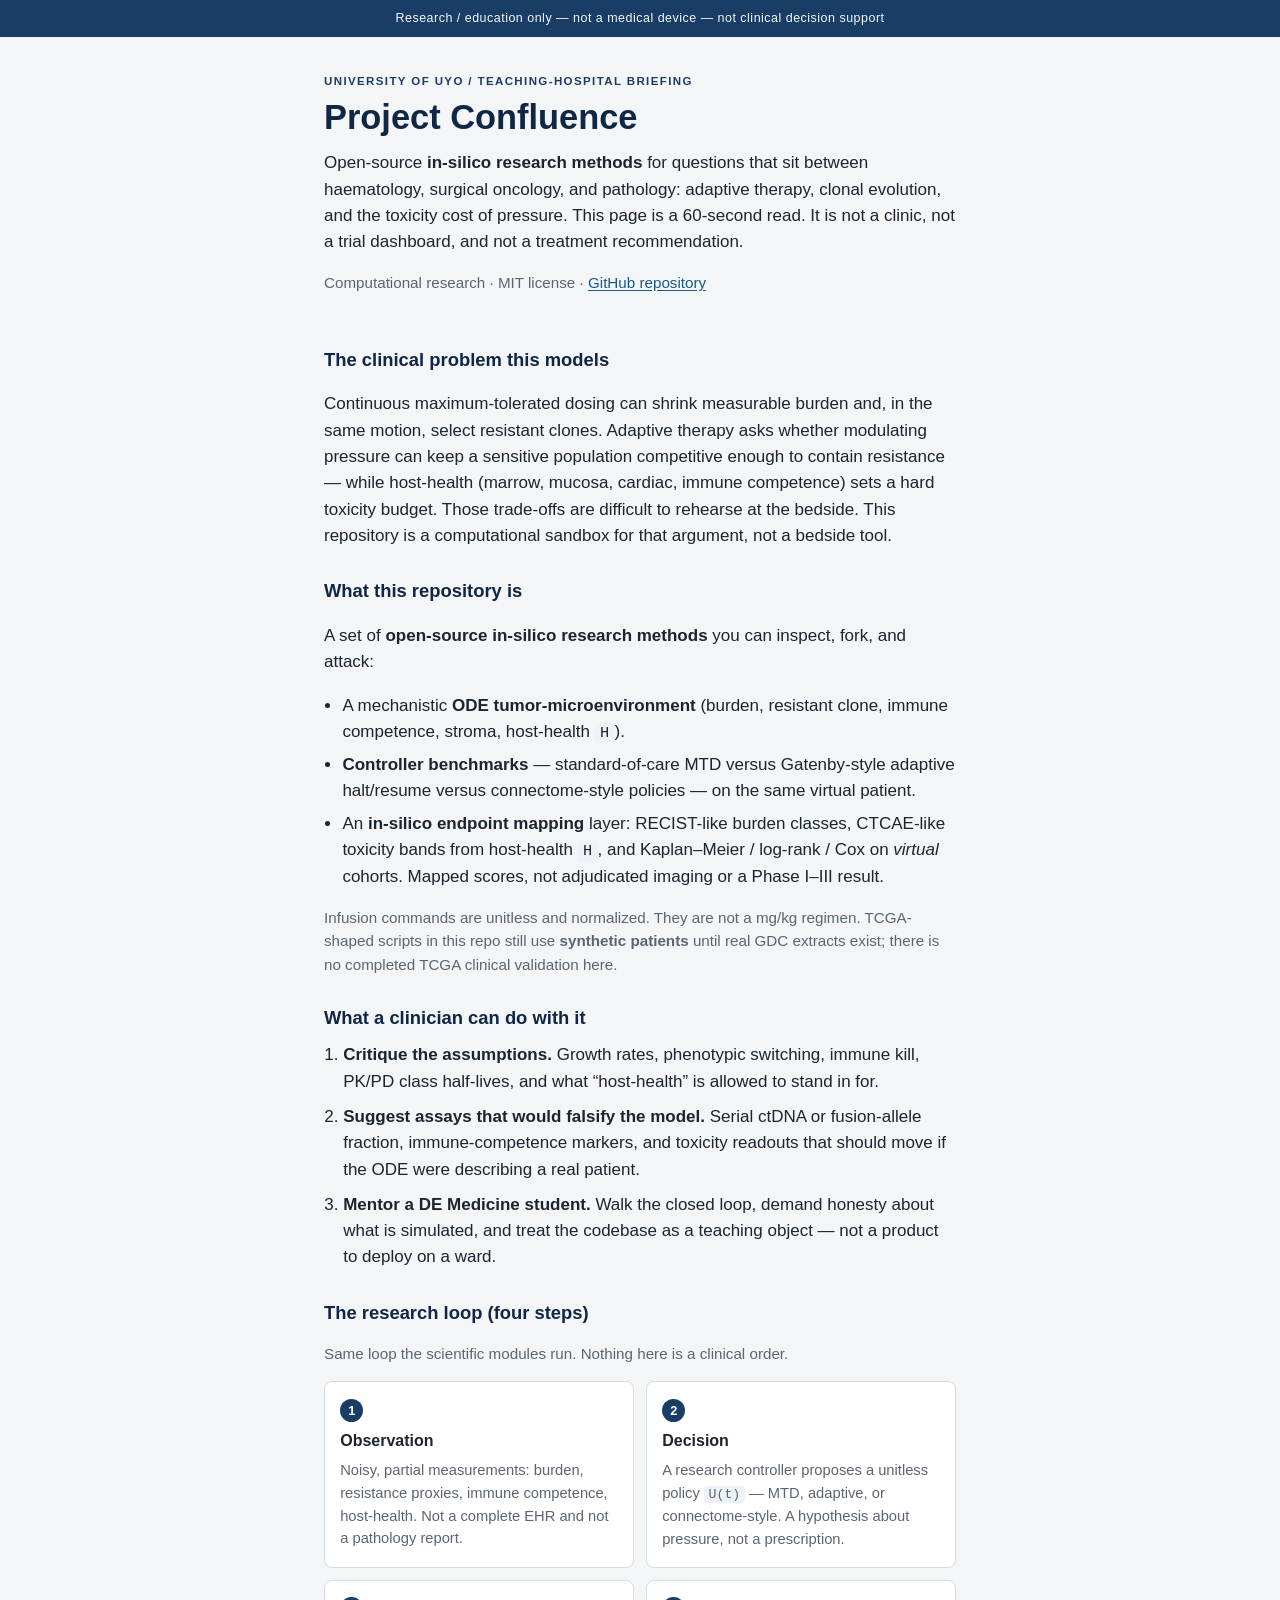
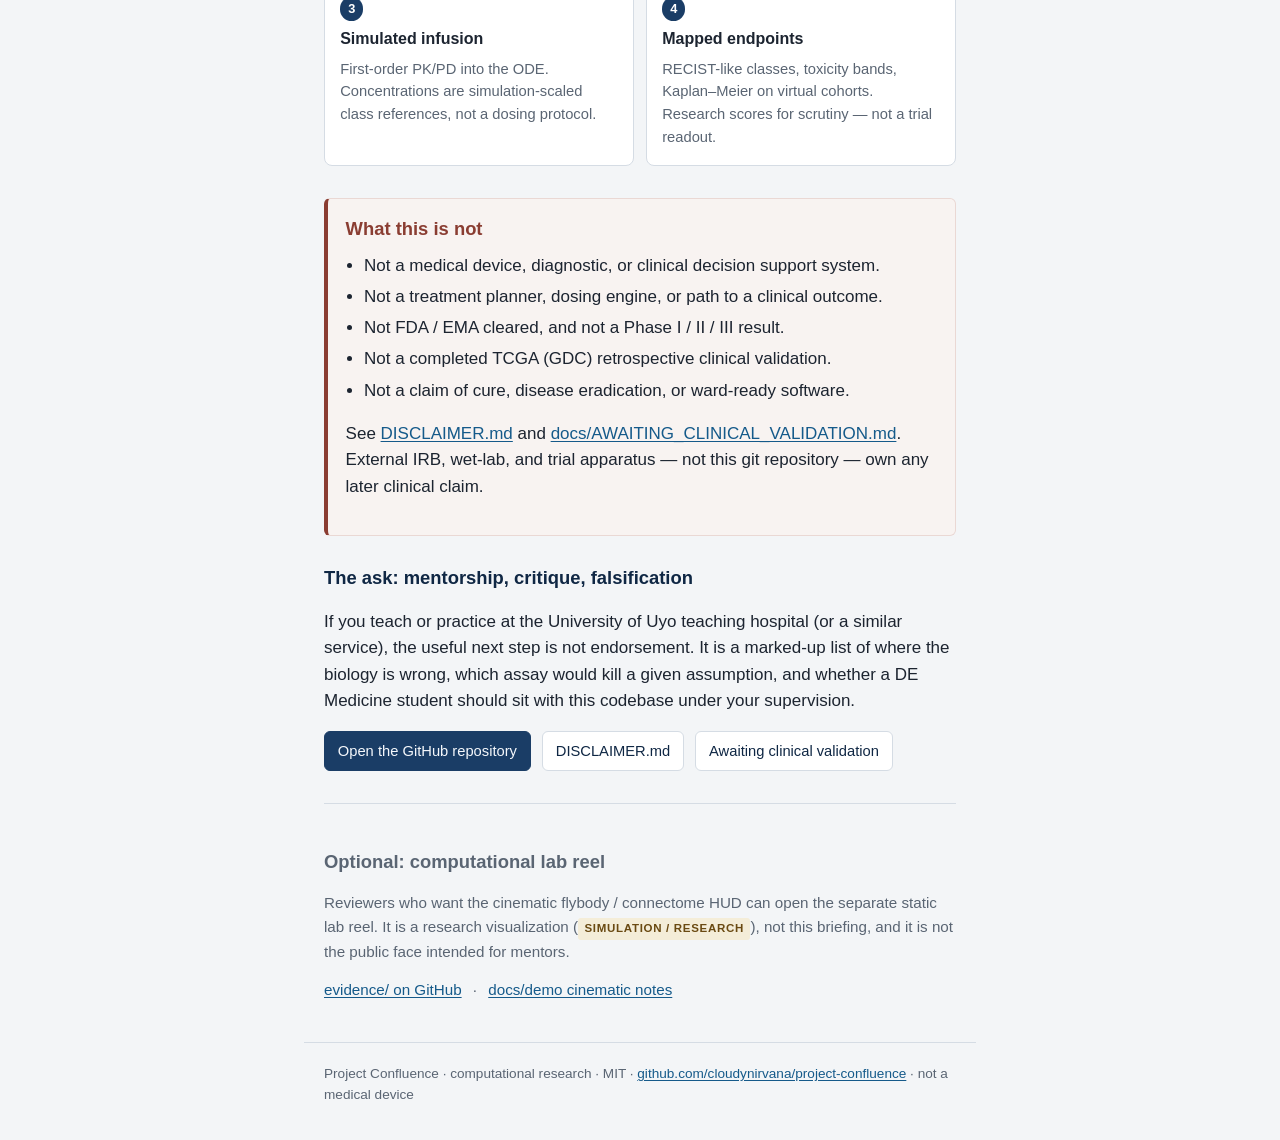
==== clinical/index.html @ 4c4f0e29 "Add clinician-facing static briefing as the Vercel public face. Keep the cinematic evidence reel as " ====
<!DOCTYPE html>
<html lang="en">
<head>
  <meta charset="utf-8" />
  <meta name="viewport" content="width=device-width, initial-scale=1" />
  <title>Project Confluence — clinical briefing (research / education)</title>
  <meta name="description" content="A 60-second research briefing on Project Confluence: in-silico methods for adaptive therapy, clonal evolution, and toxicity trade-offs. Not a medical device. Not clinical decision support." />
  <meta name="robots" content="index,follow" />
  <link rel="stylesheet" href="styles.css" />
</head>
<body>
  <div class="stamp">
    Research / education only — not a medical device — not clinical decision support
  </div>

  <header class="mast">
    <p class="eyebrow">University of Uyo / teaching-hospital briefing</p>
    <h1>Project Confluence</h1>
    <p class="lede">
      Open-source <strong>in-silico research methods</strong> for questions that
      sit between haematology, surgical oncology, and pathology: adaptive therapy,
      clonal evolution, and the toxicity cost of pressure. This page is a
      60-second read. It is not a clinic, not a trial dashboard, and not a
      treatment recommendation.
    </p>
    <p class="meta">
      Computational research · MIT license ·
      <a href="https://github.com/cloudynirvana/project-confluence">GitHub repository</a>
    </p>
  </header>

  <main>
    <section aria-labelledby="problem">
      <h2 id="problem">The clinical problem this models</h2>
      <p>
        Continuous maximum-tolerated dosing can shrink measurable burden and, in
        the same motion, select resistant clones. Adaptive therapy asks whether
        modulating pressure can keep a sensitive population competitive enough
        to contain resistance — while host-health (marrow, mucosa, cardiac,
        immune competence) sets a hard toxicity budget. Those trade-offs are
        difficult to rehearse at the bedside. This repository is a computational
        sandbox for that argument, not a bedside tool.
      </p>
    </section>

    <section aria-labelledby="what">
      <h2 id="what">What this repository is</h2>
      <p>
        A set of <strong>open-source in-silico research methods</strong> you can
        inspect, fork, and attack:
      </p>
      <ul class="plain">
        <li>
          A mechanistic <strong>ODE tumor-microenvironment</strong> (burden,
          resistant clone, immune competence, stroma, host-health
          <code>H</code>).
        </li>
        <li>
          <strong>Controller benchmarks</strong> — standard-of-care MTD versus
          Gatenby-style adaptive halt/resume versus connectome-style policies —
          on the same virtual patient.
        </li>
        <li>
          An <strong>in-silico endpoint mapping</strong> layer: RECIST-like
          burden classes, CTCAE-like toxicity bands from host-health
          <code>H</code>, and Kaplan–Meier / log-rank / Cox on
          <em>virtual</em> cohorts. Mapped scores, not adjudicated imaging or
          a Phase I–III result.
        </li>
      </ul>
      <p class="quiet">
        Infusion commands are unitless and normalized. They are not a mg/kg
        regimen. TCGA-shaped scripts in this repo still use
        <strong>synthetic patients</strong> until real GDC extracts exist;
        there is no completed TCGA clinical validation here.
      </p>
    </section>

    <section aria-labelledby="clinician">
      <h2 id="clinician">What a clinician can do with it</h2>
      <ol class="do">
        <li>
          <strong>Critique the assumptions.</strong> Growth rates, phenotypic
          switching, immune kill, PK/PD class half-lives, and what “host-health”
          is allowed to stand in for.
        </li>
        <li>
          <strong>Suggest assays that would falsify the model.</strong> Serial
          ctDNA or fusion-allele fraction, immune-competence markers, and
          toxicity readouts that should move if the ODE were describing a
          real patient.
        </li>
        <li>
          <strong>Mentor a DE Medicine student.</strong> Walk the closed loop,
          demand honesty about what is simulated, and treat the codebase as a
          teaching object — not a product to deploy on a ward.
        </li>
      </ol>
    </section>

    <section aria-labelledby="loop">
      <h2 id="loop">The research loop (four steps)</h2>
      <p class="quiet">
        Same loop the scientific modules run. Nothing here is a clinical order.
      </p>
      <ol class="flow">
        <li>
          <span class="n" aria-hidden="true">1</span>
          <h3>Observation</h3>
          <p>
            Noisy, partial measurements: burden, resistance proxies,
            immune competence, host-health. Not a complete EHR and not a
            pathology report.
          </p>
        </li>
        <li>
          <span class="n" aria-hidden="true">2</span>
          <h3>Decision</h3>
          <p>
            A research controller proposes a unitless policy
            <code>U(t)</code> — MTD, adaptive, or connectome-style.
            A hypothesis about pressure, not a prescription.
          </p>
        </li>
        <li>
          <span class="n" aria-hidden="true">3</span>
          <h3>Simulated infusion</h3>
          <p>
            First-order PK/PD into the ODE. Concentrations are
            simulation-scaled class references, not a dosing protocol.
          </p>
        </li>
        <li>
          <span class="n" aria-hidden="true">4</span>
          <h3>Mapped endpoints</h3>
          <p>
            RECIST-like classes, toxicity bands, Kaplan–Meier on virtual
            cohorts. Research scores for scrutiny — not a trial readout.
          </p>
        </li>
      </ol>
    </section>

    <aside class="not-box" aria-labelledby="not">
      <h2 id="not">What this is not</h2>
      <ul>
        <li>Not a medical device, diagnostic, or clinical decision support system.</li>
        <li>Not a treatment planner, dosing engine, or path to a clinical outcome.</li>
        <li>Not FDA / EMA cleared, and not a Phase I / II / III result.</li>
        <li>Not a completed TCGA (GDC) retrospective clinical validation.</li>
        <li>Not a claim of cure, disease eradication, or ward-ready software.</li>
      </ul>
      <p>
        See
        <a href="https://github.com/cloudynirvana/project-confluence/blob/main/DISCLAIMER.md">DISCLAIMER.md</a>
        and
        <a href="https://github.com/cloudynirvana/project-confluence/blob/main/docs/AWAITING_CLINICAL_VALIDATION.md">docs/AWAITING_CLINICAL_VALIDATION.md</a>.
        External IRB, wet-lab, and trial apparatus — not this git repository —
        own any later clinical claim.
      </p>
    </aside>

    <section class="cta" aria-labelledby="ask">
      <h2 id="ask">The ask: mentorship, critique, falsification</h2>
      <p>
        If you teach or practice at the University of Uyo teaching hospital
        (or a similar service), the useful next step is not endorsement. It is
        a marked-up list of where the biology is wrong, which assay would
        kill a given assumption, and whether a DE Medicine student should
        sit with this codebase under your supervision.
      </p>
      <p class="links">
        <a class="btn primary" href="https://github.com/cloudynirvana/project-confluence">Open the GitHub repository</a>
        <a class="btn" href="https://github.com/cloudynirvana/project-confluence/blob/main/DISCLAIMER.md">DISCLAIMER.md</a>
        <a class="btn" href="https://github.com/cloudynirvana/project-confluence/blob/main/docs/AWAITING_CLINICAL_VALIDATION.md">Awaiting clinical validation</a>
      </p>
    </section>

    <section class="secondary" aria-labelledby="lab">
      <h2 id="lab">Optional: computational lab reel</h2>
      <p>
        Reviewers who want the cinematic flybody / connectome HUD can open the
        separate static lab reel. It is a research visualization
        (<span class="sim">SIMULATION / RESEARCH</span>), not this briefing,
        and it is not the public face intended for mentors.
      </p>
      <p class="links">
        <a href="https://github.com/cloudynirvana/project-confluence/tree/main/evidence">evidence/ on GitHub</a>
        ·
        <a href="https://github.com/cloudynirvana/project-confluence/blob/main/docs/demo/README.md">docs/demo cinematic notes</a>
      </p>
    </section>
  </main>

  <footer>
    Project Confluence · computational research · MIT
    · <a href="https://github.com/cloudynirvana/project-confluence">github.com/cloudynirvana/project-confluence</a>
    · not a medical device
  </footer>
</body>
</html>
---- clinical/styles.css ----
:root {
  --bg: #f3f5f7;
  --paper: #ffffff;
  --ink: #1c2430;
  --muted: #5a6573;
  --line: #d5dce4;
  --navy: #1a3d66;
  --navy-ink: #0f2744;
  --link: #155a8a;
  --link-hover: #0d3f61;
  --not-bg: #f8f3f1;
  --not-edge: #8a3d32;
  --sim: #6a4a12;
  --sim-bg: #f4edd8;
  --max: 42rem;
}

* { box-sizing: border-box; }

html { scroll-behavior: smooth; }

body {
  margin: 0;
  background: var(--bg);
  color: var(--ink);
  font: 17px/1.55 "Segoe UI", "Helvetica Neue", Helvetica, Arial, sans-serif;
}

a {
  color: var(--link);
  text-underline-offset: 0.12em;
}

a:hover { color: var(--link-hover); }

a:focus-visible,
.btn:focus-visible {
  outline: 2px solid var(--navy);
  outline-offset: 3px;
}

code {
  font-family: ui-monospace, "Cascadia Code", "SF Mono", Menlo, Consolas, monospace;
  font-size: 0.9em;
  background: #eef1f5;
  padding: 0.08em 0.35em;
  border-radius: 3px;
}

.stamp {
  position: sticky;
  top: 0;
  z-index: 10;
  text-align: center;
  background: var(--navy);
  color: #f4f7fb;
  font-size: 0.78rem;
  letter-spacing: 0.04em;
  padding: 0.55rem 1rem;
}

.mast,
main,
footer {
  max-width: var(--max);
  margin: 0 auto;
  padding: 0 1.25rem;
}

.mast { padding-top: 2.25rem; padding-bottom: 0.5rem; }

.eyebrow {
  margin: 0 0 0.4rem;
  text-transform: uppercase;
  letter-spacing: 0.12em;
  font-size: 0.72rem;
  font-weight: 650;
  color: var(--navy);
}

h1 {
  margin: 0 0 0.75rem;
  font-size: clamp(1.7rem, 4vw, 2.15rem);
  line-height: 1.2;
  color: var(--navy-ink);
  font-weight: 650;
}

h2 {
  margin: 1.75rem 0 0.6rem;
  font-size: 1.15rem;
  color: var(--navy-ink);
}

h3 {
  margin: 0.35rem 0 0.35rem;
  font-size: 1rem;
}

.lede { margin: 0 0 0.75rem; }

.meta, .quiet {
  color: var(--muted);
  font-size: 0.95rem;
}

ul.plain {
  margin: 0.4rem 0 0.8rem;
  padding-left: 1.15rem;
}

ul.plain li { margin: 0.4rem 0; }

ol.do {
  margin: 0.4rem 0 0;
  padding-left: 1.2rem;
}

ol.do li { margin: 0.55rem 0; }

.flow {
  list-style: none;
  margin: 0.9rem 0 0;
  padding: 0;
  display: grid;
  gap: 0.75rem;
}

@media (min-width: 640px) {
  .flow { grid-template-columns: 1fr 1fr; }
}

.flow li {
  background: var(--paper);
  border: 1px solid var(--line);
  border-radius: 8px;
  padding: 0.9rem 0.95rem 1rem;
}

.flow .n {
  display: inline-block;
  width: 1.45rem;
  height: 1.45rem;
  border-radius: 50%;
  background: var(--navy);
  color: #fff;
  font-size: 0.8rem;
  font-weight: 700;
  text-align: center;
  line-height: 1.45rem;
}

.flow p {
  margin: 0;
  font-size: 0.92rem;
  color: var(--muted);
}

.not-box {
  margin: 2rem 0 0;
  padding: 1rem 1.1rem 1.1rem;
  background: var(--not-bg);
  border: 1px solid #ead8d4;
  border-left: 4px solid var(--not-edge);
  border-radius: 6px;
}

.not-box h2 { margin-top: 0; color: var(--not-edge); }

.not-box ul { margin: 0.3rem 0 0.8rem; padding-left: 1.15rem; }

.not-box li { margin: 0.3rem 0; }

.cta { margin-top: 0.5rem; }

.links { display: flex; flex-wrap: wrap; gap: 0.55rem 0.7rem; align-items: center; }

.btn {
  display: inline-block;
  text-decoration: none;
  border: 1px solid var(--line);
  background: var(--paper);
  color: var(--navy-ink);
  padding: 0.45rem 0.8rem;
  border-radius: 6px;
  font-size: 0.92rem;
}

.btn:hover { border-color: var(--navy); color: var(--navy); }

.btn.primary {
  background: var(--navy);
  border-color: var(--navy);
  color: #f4f7fb;
}

.btn.primary:hover { background: var(--navy-ink); color: #fff; }

.secondary {
  margin: 2rem 0 0;
  padding-top: 1rem;
  border-top: 1px solid var(--line);
  color: var(--muted);
  font-size: 0.95rem;
}

.secondary h2 { color: var(--muted); font-weight: 600; }

.sim {
  display: inline-block;
  font-size: 0.72rem;
  letter-spacing: 0.06em;
  font-weight: 700;
  color: var(--sim);
  background: var(--sim-bg);
  padding: 0.12rem 0.4rem;
  border-radius: 3px;
}

footer {
  margin-top: 2.5rem;
  padding: 1.25rem 1.25rem 2.25rem;
  color: var(--muted);
  font-size: 0.85rem;
  border-top: 1px solid var(--line);
}
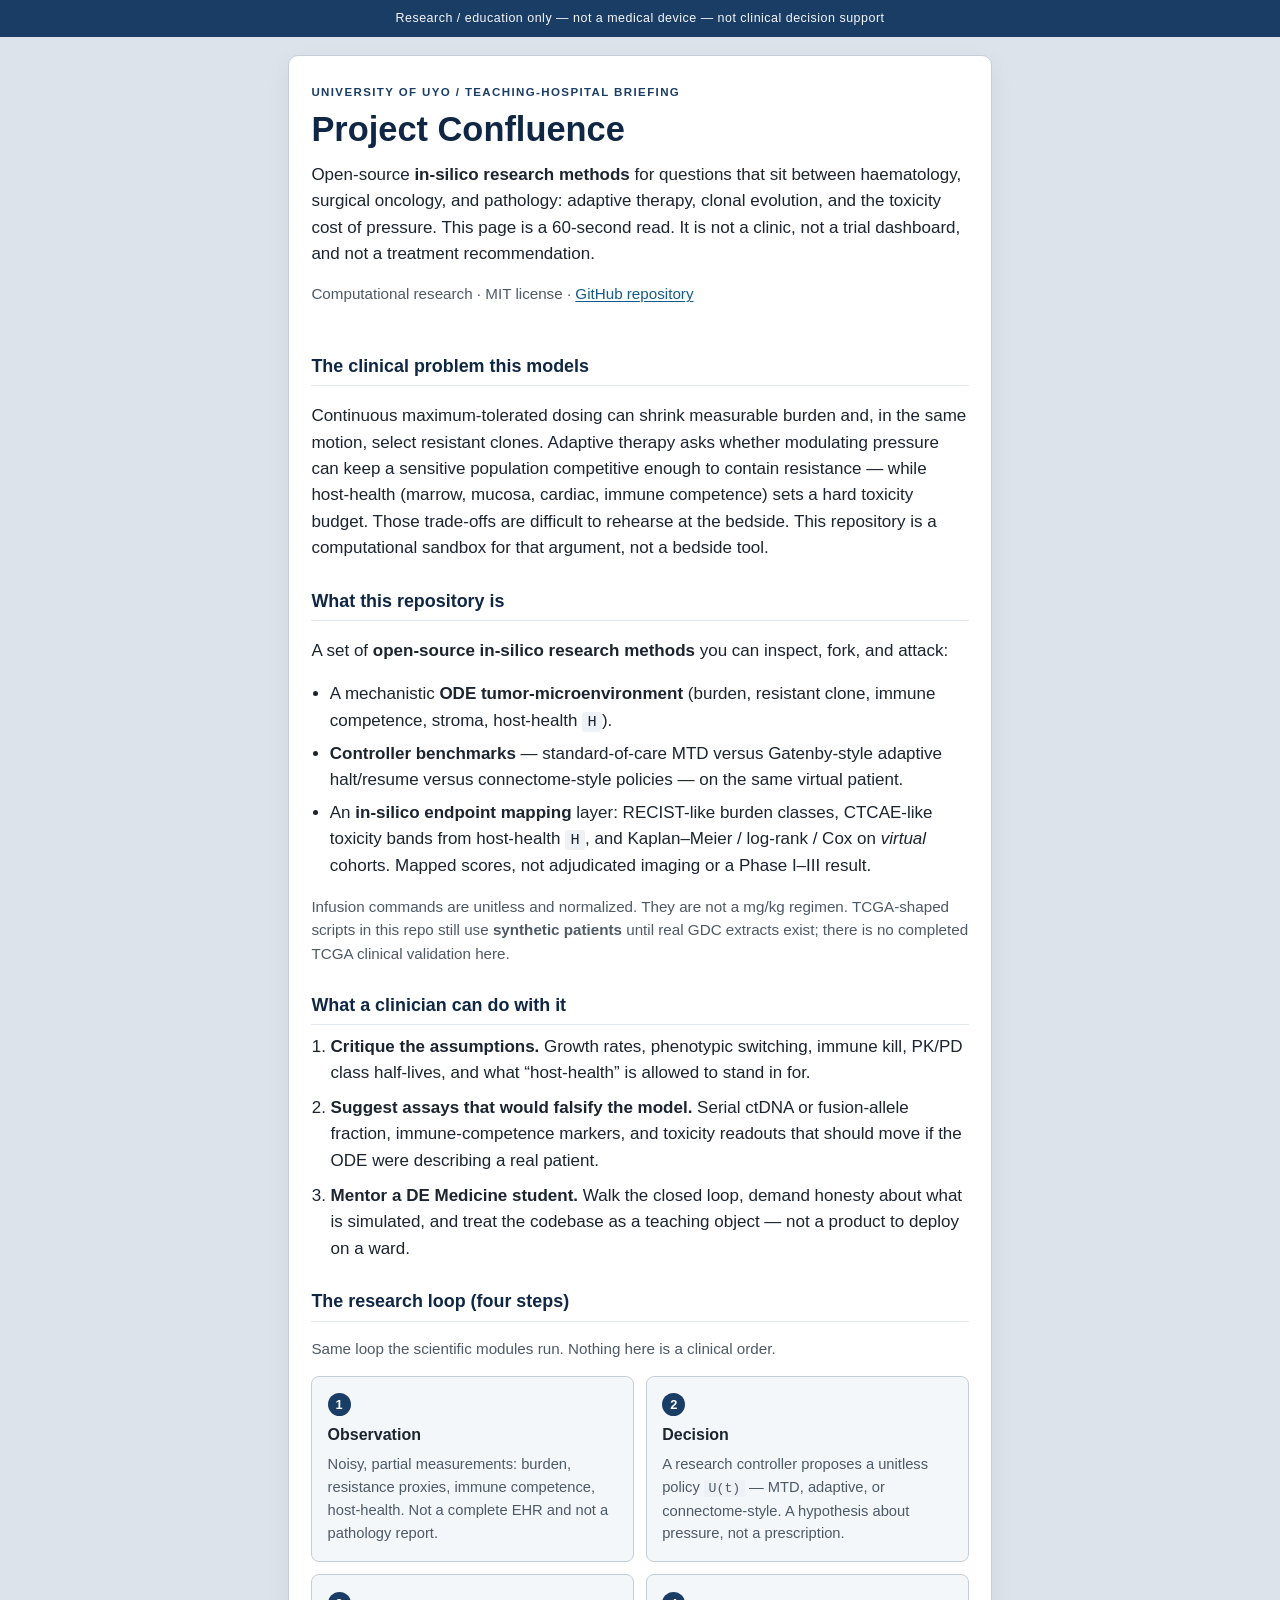
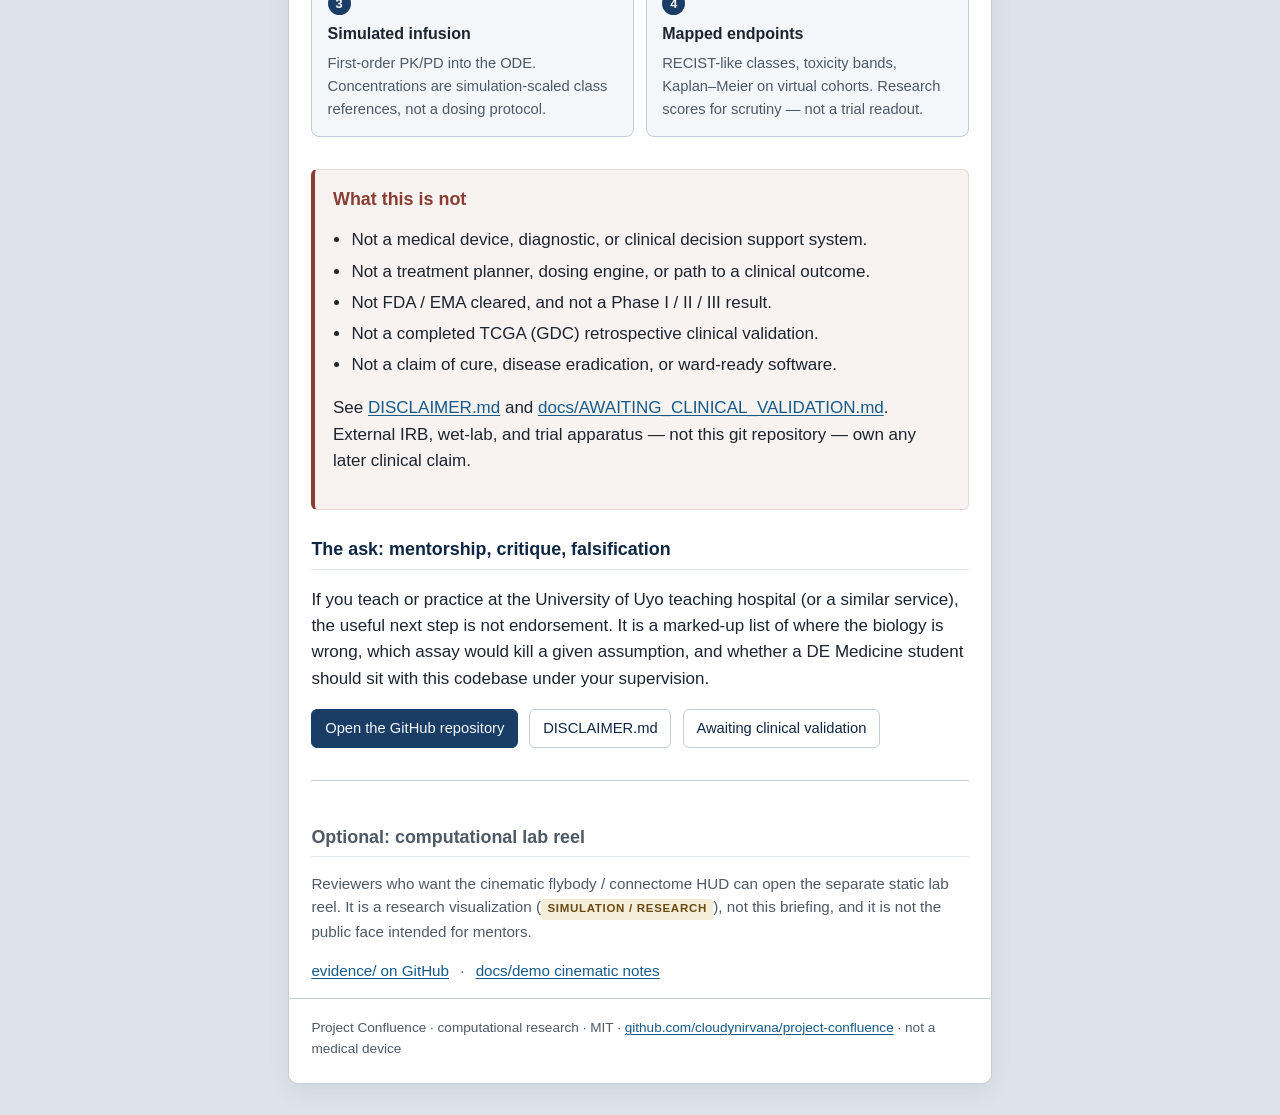
==== commit 103155ca: "Polish clinical briefing contrast: paper sheet and visible cards. Browser review showed the four-ste" ====
--- a/clinical/index.html
+++ b/clinical/index.html
@@ -13,6 +13,7 @@
     Research / education only — not a medical device — not clinical decision support
   </div>
 
+  <div class="sheet">
   <header class="mast">
     <p class="eyebrow">University of Uyo / teaching-hospital briefing</p>
     <h1>Project Confluence</h1>
@@ -197,5 +198,6 @@
     · <a href="https://github.com/cloudynirvana/project-confluence">github.com/cloudynirvana/project-confluence</a>
     · not a medical device
   </footer>
+  </div>
 </body>
 </html>
--- a/clinical/styles.css
+++ b/clinical/styles.css
@@ -1,9 +1,9 @@
 :root {
-  --bg: #f3f5f7;
+  --bg: #dce3eb;
   --paper: #ffffff;
   --ink: #1c2430;
-  --muted: #5a6573;
-  --line: #d5dce4;
+  --muted: #4e5966;
+  --line: #c5ced8;
   --navy: #1a3d66;
   --navy-ink: #0f2744;
   --link: #155a8a;
@@ -12,7 +12,8 @@
   --not-edge: #8a3d32;
   --sim: #6a4a12;
   --sim-bg: #f4edd8;
-  --max: 42rem;
+  --card: #f4f7fa;
+  --max: 44rem;
 }
 
 * { box-sizing: border-box; }
@@ -59,15 +60,24 @@
   padding: 0.55rem 1rem;
 }
 
+.sheet {
+  max-width: var(--max);
+  margin: 1.15rem auto 2rem;
+  background: var(--paper);
+  border: 1px solid var(--line);
+  border-radius: 10px;
+  box-shadow: 0 8px 24px rgba(16, 28, 40, 0.06);
+}
+
 .mast,
 main,
 footer {
-  max-width: var(--max);
-  margin: 0 auto;
-  padding: 0 1.25rem;
-}
-
-.mast { padding-top: 2.25rem; padding-bottom: 0.5rem; }
+  max-width: none;
+  margin: 0;
+  padding: 0 1.4rem;
+}
+
+.mast { padding-top: 1.75rem; padding-bottom: 0.35rem; }
 
 .eyebrow {
   margin: 0 0 0.4rem;
@@ -87,9 +97,11 @@
 }
 
 h2 {
-  margin: 1.75rem 0 0.6rem;
-  font-size: 1.15rem;
+  margin: 1.65rem 0 0.55rem;
+  padding-bottom: 0.28rem;
+  font-size: 1.12rem;
   color: var(--navy-ink);
+  border-bottom: 1px solid #e3e8ee;
 }
 
 h3 {
@@ -131,7 +143,7 @@
 }
 
 .flow li {
-  background: var(--paper);
+  background: var(--card);
   border: 1px solid var(--line);
   border-radius: 8px;
   padding: 0.9rem 0.95rem 1rem;
@@ -165,7 +177,7 @@
   border-radius: 6px;
 }
 
-.not-box h2 { margin-top: 0; color: var(--not-edge); }
+.not-box h2 { margin-top: 0; color: var(--not-edge); border-bottom: 0; }
 
 .not-box ul { margin: 0.3rem 0 0.8rem; padding-left: 1.15rem; }
 
@@ -218,9 +230,14 @@
 }
 
 footer {
-  margin-top: 2.5rem;
-  padding: 1.25rem 1.25rem 2.25rem;
+  margin-top: 0;
+  padding: 1.15rem 1.4rem 1.5rem;
   color: var(--muted);
   font-size: 0.85rem;
   border-top: 1px solid var(--line);
 }
+
+@media (max-width: 520px) {
+  .sheet { margin: 0; border: 0; border-radius: 0; box-shadow: none; }
+  .stamp { font-size: 0.72rem; }
+}
